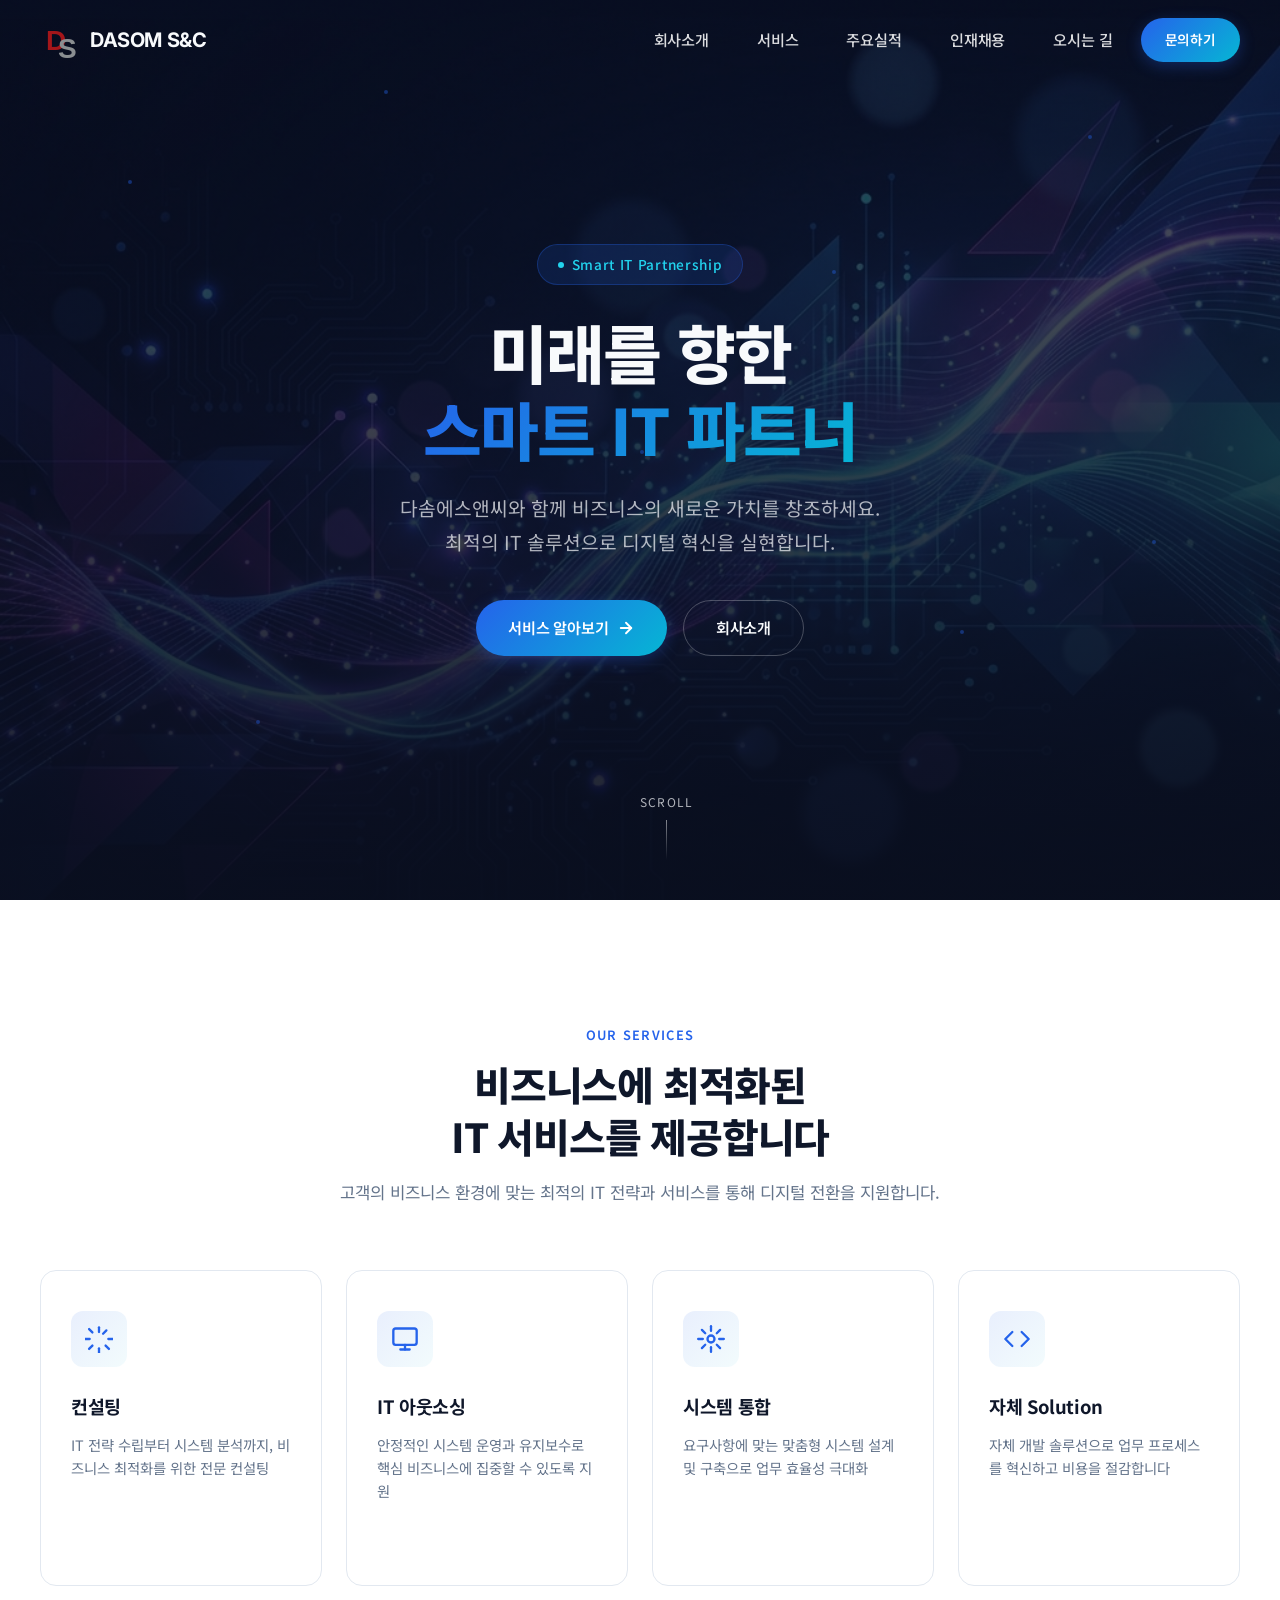
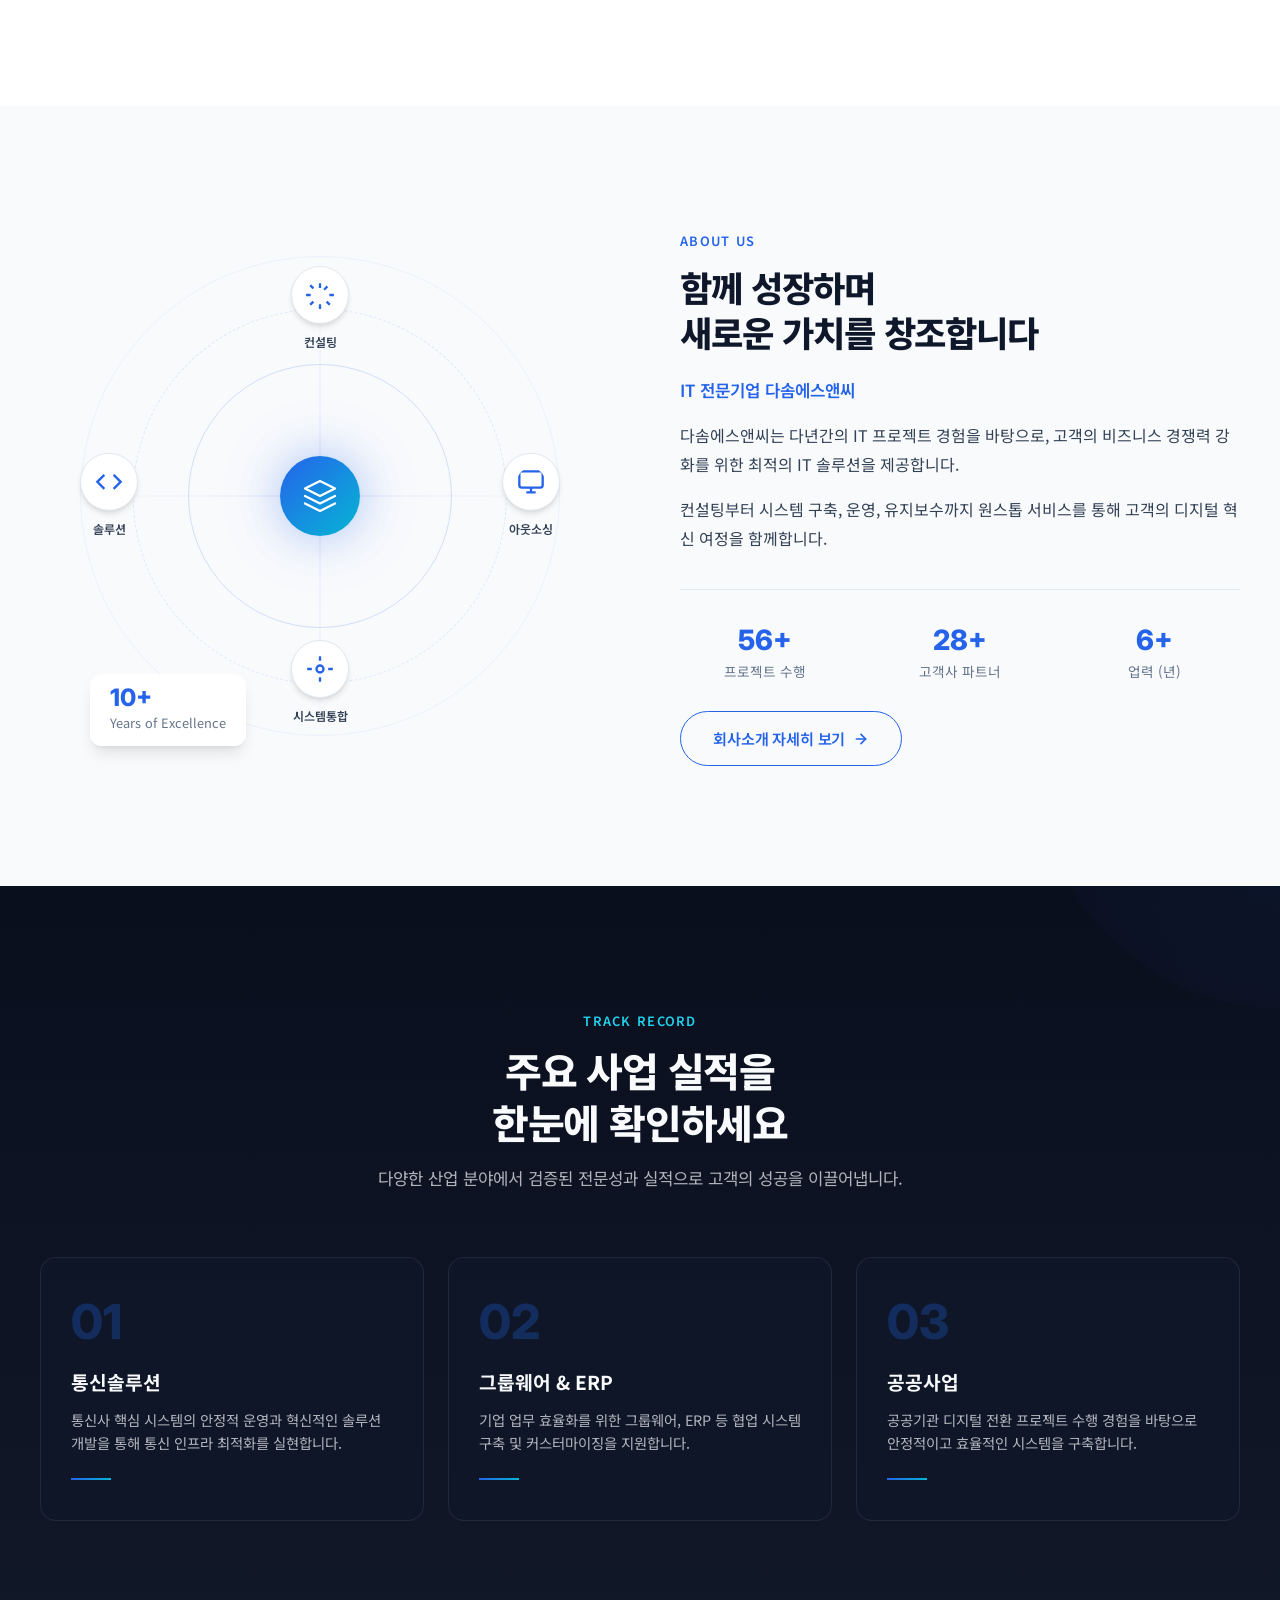
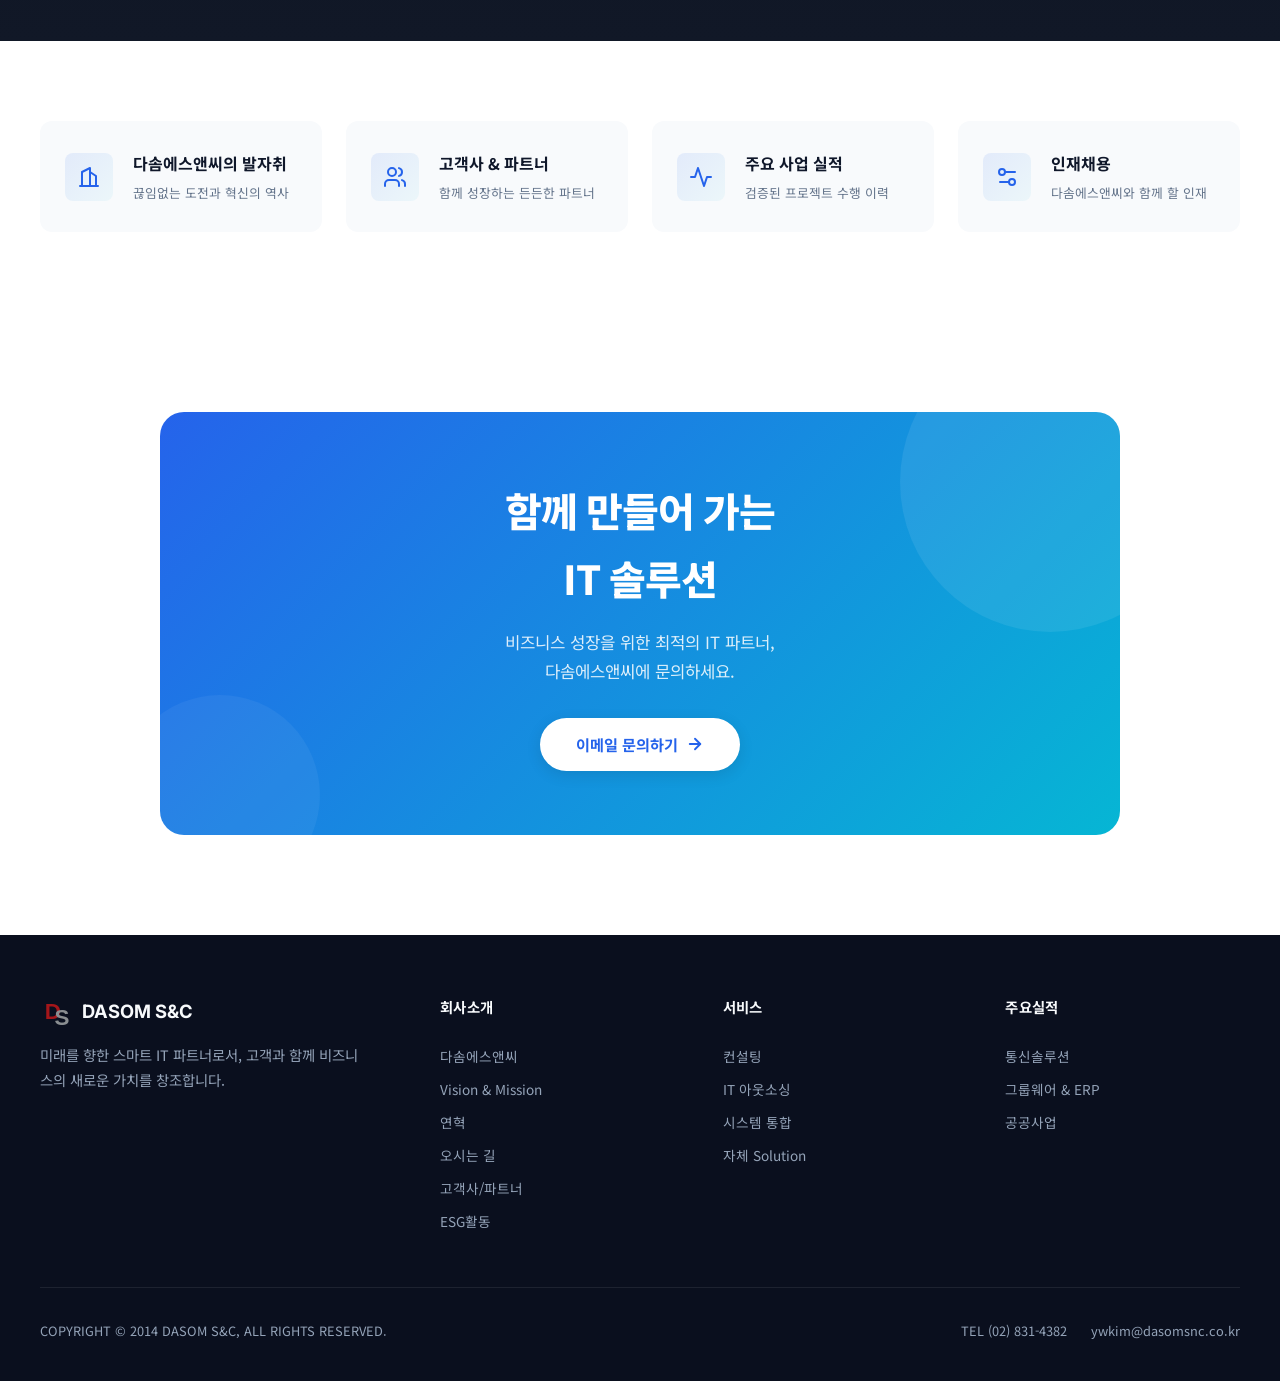
==== index.html @ d3da0902 "1 1" ====
<!DOCTYPE html>
<html lang="ko">
<head>
    <meta charset="UTF-8">
    <meta name="viewport" content="width=device-width, initial-scale=1.0">
    <meta name="description" content="다솜에스앤씨 - 미래를 향한 스마트 IT 파트너. 컨설팅, IT 아웃소싱, 시스템 통합, 자체 솔루션 서비스를 제공합니다.">
    <meta name="keywords" content="다솜에스앤씨, IT 컨설팅, 시스템통합, 아웃소싱, IT 솔루션">
    <meta property="og:title" content="다솜에스앤씨 - 스마트 IT 파트너">
    <meta property="og:description" content="비즈니스의 새로운 가치를 창조하는 IT 전문기업">
    <meta property="og:type" content="website">
    <title>다솜에스앤씨 | DASOM S&C - 스마트 IT 파트너</title>

    <!-- Fonts -->
    <link rel="preconnect" href="https://fonts.googleapis.com">
    <link rel="preconnect" href="https://fonts.gstatic.com" crossorigin>
    <link href="https://fonts.googleapis.com/css2?family=Noto+Sans+KR:wght@300;400;500;600;700;800;900&family=Inter:wght@300;400;500;600;700;800&display=swap" rel="stylesheet">

    <!-- Stylesheet -->
    <link rel="stylesheet" href="css/style.css">

    <!-- Mobile Redirect -->
    <script>
        (function() {
            var isMobile = /Android|webOS|iPhone|iPad|iPod|BlackBerry|IEMobile|Opera Mini/i.test(navigator.userAgent);
            if (isMobile && window.location.pathname.indexOf('/mobile/') === -1) {
                // 모바일 접속 시 모바일 페이지로 이동
                // 기존 모바일 페이지 URL로 리다이렉트 (필요 시 변경)
                window.location.href = '/mobile/index.html';
            }
        })();
    </script>
</head>
<body>

    <!-- ============================================
         HEADER
         ============================================ -->
    <header class="header" id="header">
        <div class="header-inner">
            <a href="index.html" class="logo" id="logo">
                <img src="images/ds_logo.svg" alt="다솜에스앤씨 로고">
                <span class="logo-text">DASOM S&C</span>
            </a>

            <!-- Desktop Navigation -->
            <nav class="nav-desktop" id="nav-desktop" aria-label="메인 내비게이션">
                <a href="company.html" class="nav-link">회사소개</a>
                <a href="services.html" class="nav-link">서비스</a>
                <a href="portfolio.html" class="nav-link">주요실적</a>
                <a href="recruit.html" class="nav-link">인재채용</a>
                <a href="location.html" class="nav-link">오시는 길</a>
                <a href="#contact" class="btn btn-primary" style="padding: 10px 24px; font-size: 0.85rem;">문의하기</a>
            </nav>

            <!-- Mobile Menu Toggle -->
            <button class="menu-toggle" id="menu-toggle" aria-label="메뉴 열기/닫기">
                <span class="bar"></span>
            </button>
        </div>
    </header>

    <!-- Mobile Navigation -->
    <nav class="nav-mobile" id="nav-mobile" aria-label="모바일 내비게이션">
        <a href="company.html" class="nav-mobile-link">회사소개</a>
        <a href="services.html" class="nav-mobile-link">서비스</a>
        <a href="portfolio.html" class="nav-mobile-link">주요실적</a>
        <a href="recruit.html" class="nav-mobile-link">인재채용</a>
        <a href="location.html" class="nav-mobile-link">오시는 길</a>
        <a href="#contact" class="nav-mobile-link" style="color: var(--primary);">문의하기</a>
    </nav>

    <!-- ============================================
         HERO SECTION
         ============================================ -->
    <section class="hero" id="hero">
        <div class="hero-bg">
            <img src="images/hero_bg.png" alt="히어로 배경" loading="eager">
        </div>
        <div class="hero-overlay"></div>

        <!-- Floating particles -->
        <div class="hero-particles">
            <div class="particle"></div>
            <div class="particle"></div>
            <div class="particle"></div>
            <div class="particle"></div>
            <div class="particle"></div>
            <div class="particle"></div>
            <div class="particle"></div>
            <div class="particle"></div>
        </div>

        <div class="hero-content">
            <div class="hero-badge">
                <span>Smart IT Partnership</span>
            </div>
            <h1 class="hero-title">
                미래를 향한<br>
                <span class="highlight">스마트 IT 파트너</span>
            </h1>
            <p class="hero-desc">
                다솜에스앤씨와 함께 비즈니스의 새로운 가치를 창조하세요.<br>
                최적의 IT 솔루션으로 디지털 혁신을 실현합니다.
            </p>
            <div class="hero-buttons">
                <a href="#services" class="btn btn-primary" id="hero-cta-primary">
                    서비스 알아보기
                    <svg width="18" height="18" viewBox="0 0 24 24" fill="none" stroke="currentColor" stroke-width="2.5" stroke-linecap="round" stroke-linejoin="round"><path d="M5 12h14"/><path d="m12 5 7 7-7 7"/></svg>
                </a>
                <a href="#about" class="btn btn-outline" id="hero-cta-secondary">
                    회사소개
                </a>
            </div>
        </div>

        <div class="scroll-indicator">
            <span>Scroll</span>
            <div class="scroll-line"></div>
        </div>
    </section>

    <!-- ============================================
         SERVICES SECTION
         ============================================ -->
    <section class="services" id="services">
        <div class="container">
            <div class="section-header reveal">
                <span class="section-tag">Our Services</span>
                <h2 class="section-title dark">비즈니스에 최적화된<br>IT 서비스를 제공합니다</h2>
                <p class="section-desc">고객의 비즈니스 환경에 맞는 최적의 IT 전략과 서비스를 통해 디지털 전환을 지원합니다.</p>
            </div>

            <div class="services-grid">
                <a href="services.html#consulting" class="service-card reveal delay-1" id="service-consulting">
                    <div class="service-icon">
                        <svg viewBox="0 0 24 24" fill="none" stroke="currentColor" stroke-width="2" stroke-linecap="round" stroke-linejoin="round">
                            <path d="M12 2v4"/><path d="m15.5 7.5 2.83-2.83"/><path d="M20 12h4"/><path d="m17.66 17.66 2.83 2.83"/><path d="M12 20v4"/><path d="m6.34 17.66-2.83 2.83"/><path d="M0 12h4"/><path d="m6.34 6.34-2.83-2.83"/>
                        </svg>
                    </div>
                    <h3>컨설팅</h3>
                    <p>IT 전략 수립부터 시스템 분석까지, 비즈니스 최적화를 위한 전문 컨설팅</p>
                    <span class="arrow">
                        자세히 보기
                        <svg width="16" height="16" viewBox="0 0 24 24" fill="none" stroke="currentColor" stroke-width="2.5" stroke-linecap="round" stroke-linejoin="round"><path d="M5 12h14"/><path d="m12 5 7 7-7 7"/></svg>
                    </span>
                </a>

                <a href="services.html#outsourcing" class="service-card reveal delay-2" id="service-outsourcing">
                    <div class="service-icon">
                        <svg viewBox="0 0 24 24" fill="none" stroke="currentColor" stroke-width="2" stroke-linecap="round" stroke-linejoin="round">
                            <rect x="2" y="3" width="20" height="14" rx="2"/><path d="M8 21h8"/><path d="M12 17v4"/>
                        </svg>
                    </div>
                    <h3>IT 아웃소싱</h3>
                    <p>안정적인 시스템 운영과 유지보수로 핵심 비즈니스에 집중할 수 있도록 지원</p>
                    <span class="arrow">
                        자세히 보기
                        <svg width="16" height="16" viewBox="0 0 24 24" fill="none" stroke="currentColor" stroke-width="2.5" stroke-linecap="round" stroke-linejoin="round"><path d="M5 12h14"/><path d="m12 5 7 7-7 7"/></svg>
                    </span>
                </a>

                <a href="services.html#integration" class="service-card reveal delay-3" id="service-integration">
                    <div class="service-icon">
                        <svg viewBox="0 0 24 24" fill="none" stroke="currentColor" stroke-width="2" stroke-linecap="round" stroke-linejoin="round">
                            <circle cx="12" cy="12" r="3"/><path d="M12 1v4"/><path d="M12 19v4"/><path d="M1 12h4"/><path d="M19 12h4"/><path d="m4.22 4.22 2.83 2.83"/><path d="m16.95 16.95 2.83 2.83"/><path d="m4.22 19.78 2.83-2.83"/><path d="m16.95 7.05 2.83-2.83"/>
                        </svg>
                    </div>
                    <h3>시스템 통합</h3>
                    <p>요구사항에 맞는 맞춤형 시스템 설계 및 구축으로 업무 효율성 극대화</p>
                    <span class="arrow">
                        자세히 보기
                        <svg width="16" height="16" viewBox="0 0 24 24" fill="none" stroke="currentColor" stroke-width="2.5" stroke-linecap="round" stroke-linejoin="round"><path d="M5 12h14"/><path d="m12 5 7 7-7 7"/></svg>
                    </span>
                </a>

                <a href="services.html#solution" class="service-card reveal delay-4" id="service-solution">
                    <div class="service-icon">
                        <svg viewBox="0 0 24 24" fill="none" stroke="currentColor" stroke-width="2" stroke-linecap="round" stroke-linejoin="round">
                            <polyline points="16 18 22 12 16 6"/><polyline points="8 6 2 12 8 18"/>
                        </svg>
                    </div>
                    <h3>자체 Solution</h3>
                    <p>자체 개발 솔루션으로 업무 프로세스를 혁신하고 비용을 절감합니다</p>
                    <span class="arrow">
                        자세히 보기
                        <svg width="16" height="16" viewBox="0 0 24 24" fill="none" stroke="currentColor" stroke-width="2.5" stroke-linecap="round" stroke-linejoin="round"><path d="M5 12h14"/><path d="m12 5 7 7-7 7"/></svg>
                    </span>
                </a>
            </div>
        </div>
    </section>

    <!-- ============================================
         ABOUT SECTION
         ============================================ -->
    <section class="about" id="about">
        <div class="container">
            <div class="about-grid">
                <div class="about-visual reveal-left">
                    <!-- CSS/SVG 기반 기술 인포그래픽 -->
                    <div class="tech-graphic">
                        <div class="tech-orbit">
                            <div class="orbit-ring ring-1"></div>
                            <div class="orbit-ring ring-2"></div>
                            <div class="orbit-ring ring-3"></div>
                            <!-- 중앙 아이콘 -->
                            <div class="orbit-center">
                                <svg viewBox="0 0 24 24" fill="none" stroke="currentColor" stroke-width="1.5" stroke-linecap="round" stroke-linejoin="round">
                                    <path d="M12 2L2 7l10 5 10-5-10-5z"/>
                                    <path d="M2 17l10 5 10-5"/>
                                    <path d="M2 12l10 5 10-5"/>
                                </svg>
                            </div>
                            <!-- 궤도 위 노드들 -->
                            <div class="orbit-node node-1">
                                <svg viewBox="0 0 24 24" fill="none" stroke="currentColor" stroke-width="2"><path d="M12 2v4"/><path d="m15.5 7.5 2.83-2.83"/><path d="M20 12h4"/><path d="m17.66 17.66 2.83 2.83"/><path d="M12 20v4"/><path d="m6.34 17.66-2.83 2.83"/><path d="M0 12h4"/><path d="m6.34 6.34-2.83-2.83"/></svg>
                                <span>컨설팅</span>
                            </div>
                            <div class="orbit-node node-2">
                                <svg viewBox="0 0 24 24" fill="none" stroke="currentColor" stroke-width="2"><rect x="2" y="3" width="20" height="14" rx="2"/><path d="M8 21h8"/><path d="M12 17v4"/></svg>
                                <span>아웃소싱</span>
                            </div>
                            <div class="orbit-node node-3">
                                <svg viewBox="0 0 24 24" fill="none" stroke="currentColor" stroke-width="2"><circle cx="12" cy="12" r="3"/><path d="M12 1v4"/><path d="M12 19v4"/><path d="M1 12h4"/><path d="M19 12h4"/></svg>
                                <span>시스템통합</span>
                            </div>
                            <div class="orbit-node node-4">
                                <svg viewBox="0 0 24 24" fill="none" stroke="currentColor" stroke-width="2"><polyline points="16 18 22 12 16 6"/><polyline points="8 6 2 12 8 18"/></svg>
                                <span>솔루션</span>
                            </div>
                        </div>
                        <!-- 배지 -->
                        <div class="float-badge">
                            <div class="number">10+</div>
                            <div class="label">Years of Excellence</div>
                        </div>
                    </div>
                </div>
                <div class="about-content reveal-right">
                    <span class="section-tag">About Us</span>
                    <h3>함께 성장하며<br>새로운 가치를 창조합니다</h3>
                    <p class="about-highlight">IT 전문기업 다솜에스앤씨</p>
                    <p>
                        다솜에스앤씨는 다년간의 IT 프로젝트 경험을 바탕으로,
                        고객의 비즈니스 경쟁력 강화를 위한 최적의 IT 솔루션을 제공합니다.
                    </p>
                    <p>
                        컨설팅부터 시스템 구축, 운영, 유지보수까지 원스톱 서비스를 통해
                        고객의 디지털 혁신 여정을 함께합니다.
                    </p>
                    <div class="about-stats">
                        <div class="stat-item">
                            <div class="stat-number" data-count="100">100+</div>
                            <div class="stat-label">프로젝트 수행</div>
                        </div>
                        <div class="stat-item">
                            <div class="stat-number" data-count="50">50+</div>
                            <div class="stat-label">고객사 파트너</div>
                        </div>
                        <div class="stat-item">
                            <div class="stat-number" data-count="10">10+</div>
                            <div class="stat-label">업력 (년)</div>
                        </div>
                    </div>
                    <a href="company.html" class="btn btn-outline-dark" style="margin-top: 28px;" id="about-cta">
                        회사소개 자세히 보기
                        <svg width="16" height="16" viewBox="0 0 24 24" fill="none" stroke="currentColor" stroke-width="2.5" stroke-linecap="round" stroke-linejoin="round"><path d="M5 12h14"/><path d="m12 5 7 7-7 7"/></svg>
                    </a>
                </div>
            </div>
        </div>
    </section>

    <!-- ============================================
         PORTFOLIO / TRACK RECORD SECTION
         ============================================ -->
    <section class="portfolio" id="portfolio">
        <div class="container">
            <div class="section-header reveal">
                <span class="section-tag" style="color: var(--accent-light);">Track Record</span>
                <h2 class="section-title light">주요 사업 실적을<br>한눈에 확인하세요</h2>
                <p class="section-desc light">다양한 산업 분야에서 검증된 전문성과 실적으로 고객의 성공을 이끌어냅니다.</p>
            </div>

            <div class="portfolio-grid">
                <a href="portfolio.html#telecom" class="portfolio-card reveal delay-1" id="portfolio-telecom">
                    <div class="card-number">01</div>
                    <h3>통신솔루션</h3>
                    <p>통신사 핵심 시스템의 안정적 운영과 혁신적인 솔루션 개발을 통해 통신 인프라 최적화를 실현합니다.</p>
                    <div class="card-line"></div>
                </a>

                <a href="portfolio.html#erp" class="portfolio-card reveal delay-2" id="portfolio-erp">
                    <div class="card-number">02</div>
                    <h3>그룹웨어 & ERP</h3>
                    <p>기업 업무 효율화를 위한 그룹웨어, ERP 등 협업 시스템 구축 및 커스터마이징을 지원합니다.</p>
                    <div class="card-line"></div>
                </a>

                <a href="portfolio.html#public" class="portfolio-card reveal delay-3" id="portfolio-public">
                    <div class="card-number">03</div>
                    <h3>공공사업</h3>
                    <p>공공기관 디지털 전환 프로젝트 수행 경험을 바탕으로 안정적이고 효율적인 시스템을 구축합니다.</p>
                    <div class="card-line"></div>
                </a>
            </div>
        </div>
    </section>

    <!-- ============================================
         QUICK LINKS SECTION
         ============================================ -->
    <section class="quick-links" id="quick-links">
        <div class="container">
            <div class="quick-grid">
                <a href="company.html#history" class="quick-card reveal delay-1" id="quick-history">
                    <div class="quick-card-icon">
                        <svg viewBox="0 0 24 24" fill="none" stroke="currentColor" stroke-width="2" stroke-linecap="round" stroke-linejoin="round">
                            <path d="M3 21h18"/><path d="M5 21V7l8-4v18"/><path d="M19 21V11l-6-4"/>
                        </svg>
                    </div>
                    <div>
                        <h4>다솜에스앤씨의 발자취</h4>
                        <p>끊임없는 도전과 혁신의 역사</p>
                    </div>
                </a>

                <a href="company.html#partners" class="quick-card reveal delay-2" id="quick-partners">
                    <div class="quick-card-icon">
                        <svg viewBox="0 0 24 24" fill="none" stroke="currentColor" stroke-width="2" stroke-linecap="round" stroke-linejoin="round">
                            <path d="M16 21v-2a4 4 0 0 0-4-4H6a4 4 0 0 0-4 4v2"/><circle cx="9" cy="7" r="4"/><path d="M22 21v-2a4 4 0 0 0-3-3.87"/><path d="M16 3.13a4 4 0 0 1 0 7.75"/>
                        </svg>
                    </div>
                    <div>
                        <h4>고객사 & 파트너</h4>
                        <p>함께 성장하는 든든한 파트너</p>
                    </div>
                </a>

                <a href="portfolio.html" class="quick-card reveal delay-3" id="quick-portfolio">
                    <div class="quick-card-icon">
                        <svg viewBox="0 0 24 24" fill="none" stroke="currentColor" stroke-width="2" stroke-linecap="round" stroke-linejoin="round">
                            <path d="M22 12h-4l-3 9L9 3l-3 9H2"/>
                        </svg>
                    </div>
                    <div>
                        <h4>주요 사업 실적</h4>
                        <p>검증된 프로젝트 수행 이력</p>
                    </div>
                </a>

                <a href="recruit.html" class="quick-card reveal delay-4" id="quick-recruit">
                    <div class="quick-card-icon">
                        <svg viewBox="0 0 24 24" fill="none" stroke="currentColor" stroke-width="2" stroke-linecap="round" stroke-linejoin="round">
                            <path d="M20 7h-9"/><path d="M14 17H5"/><circle cx="17" cy="17" r="3"/><circle cx="7" cy="7" r="3"/>
                        </svg>
                    </div>
                    <div>
                        <h4>인재채용</h4>
                        <p>다솜에스앤씨와 함께 할 인재</p>
                    </div>
                </a>
            </div>
        </div>
    </section>

    <!-- ============================================
         CTA SECTION
         ============================================ -->
    <section class="cta" id="contact">
        <div class="container">
            <div class="cta-inner reveal">
                <div class="cta-content">
                    <h2>함께 만들어 가는<br>IT 솔루션</h2>
                    <p>비즈니스 성장을 위한 최적의 IT 파트너,<br>다솜에스앤씨에 문의하세요.</p>
                    <a href="mailto:ywkim@dasomsnc.co.kr" class="btn-white" id="cta-email">
                        이메일 문의하기
                        <svg width="18" height="18" viewBox="0 0 24 24" fill="none" stroke="currentColor" stroke-width="2.5" stroke-linecap="round" stroke-linejoin="round"><path d="M5 12h14"/><path d="m12 5 7 7-7 7"/></svg>
                    </a>
                </div>
            </div>
        </div>
    </section>

    <!-- ============================================
         FOOTER
         ============================================ -->
    <footer class="footer" id="footer">
        <div class="container">
            <div class="footer-inner">
                <div class="footer-brand">
                    <div class="footer-logo">
                        <img src="images/ds_logo.svg" alt="다솜에스앤씨">
                        <span>DASOM S&C</span>
                    </div>
                    <p>미래를 향한 스마트 IT 파트너로서, 고객과 함께 비즈니스의 새로운 가치를 창조합니다.</p>
                </div>
                <div class="footer-col">
                    <h4>회사소개</h4>
                    <a href="company.html">다솜에스앤씨</a>
                    <a href="company.html#vision">Vision & Mission</a>
                    <a href="company.html#history">연혁</a>
                    <a href="location.html">오시는 길</a>
                    <a href="company.html#partners">고객사/파트너</a>
                    <a href="company.html#esg">ESG활동</a>
                </div>
                <div class="footer-col">
                    <h4>서비스</h4>
                    <a href="services.html#consulting">컨설팅</a>
                    <a href="services.html#outsourcing">IT 아웃소싱</a>
                    <a href="services.html#integration">시스템 통합</a>
                    <a href="services.html#solution">자체 Solution</a>
                </div>
                <div class="footer-col">
                    <h4>주요실적</h4>
                    <a href="portfolio.html#telecom">통신솔루션</a>
                    <a href="portfolio.html#erp">그룹웨어 & ERP</a>
                    <a href="portfolio.html#public">공공사업</a>
                </div>
            </div>
            <div class="footer-bottom">
                <span>COPYRIGHT &copy; 2014 DASOM S&C, ALL RIGHTS RESERVED.</span>
                <div class="footer-contact">
                    <a href="tel:028314382">TEL (02) 831-4382</a>
                    <a href="mailto:ywkim@dasomsnc.co.kr">ywkim@dasomsnc.co.kr</a>
                </div>
            </div>
        </div>
    </footer>

    <!-- Scroll to Top Button -->
    <button class="scroll-top" id="scroll-top" aria-label="페이지 상단으로 이동">
        <svg width="22" height="22" viewBox="0 0 24 24" fill="none" stroke="currentColor" stroke-width="2.5" stroke-linecap="round" stroke-linejoin="round">
            <path d="m18 15-6-6-6 6"/>
        </svg>
    </button>

    <!-- ============================================
         JAVASCRIPT
         ============================================ -->
    <script src="js/main.js"></script>
</body>
</html>
---- css/style.css ----
/* ============================================
   DASOM S&C - Premium Web Stylesheet
   ============================================ */

/* ---- Google Fonts ---- */
@import url('https://fonts.googleapis.com/css2?family=Noto+Sans+KR:wght@300;400;500;600;700;800;900&family=Inter:wght@300;400;500;600;700;800&display=swap');

/* ---- CSS Custom Properties ---- */
:root {
    /* Color Palette */
    --primary: #2563eb;
    --primary-light: #3b82f6;
    --primary-dark: #1d4ed8;
    --primary-glow: rgba(37, 99, 235, 0.3);
    --accent: #06b6d4;
    --accent-light: #22d3ee;
    --accent-dark: #0891b2;

    --bg-dark: #0a0f1e;
    --bg-section: #0d1425;
    --bg-card: rgba(15, 23, 42, 0.8);
    --bg-card-hover: rgba(30, 41, 59, 0.9);
    --bg-glass: rgba(255, 255, 255, 0.03);
    --bg-white: #ffffff;
    --bg-light: #f8fafc;
    --bg-subtle: #f1f5f9;

    --text-dark: #0f172a;
    --text-body: #334155;
    --text-muted: #64748b;
    --text-light: #94a3b8;
    --text-white: #f8fafc;
    --text-white-muted: rgba(248, 250, 252, 0.7);

    --border-light: rgba(255, 255, 255, 0.08);
    --border-subtle: #e2e8f0;

    --gradient-primary: linear-gradient(135deg, #2563eb, #06b6d4);
    --gradient-dark: linear-gradient(180deg, #0a0f1e 0%, #111827 100%);
    --gradient-card: linear-gradient(135deg, rgba(37, 99, 235, 0.1), rgba(6, 182, 212, 0.05));

    /* Typography */
    --font-main: 'Noto Sans KR', 'Inter', -apple-system, BlinkMacSystemFont, sans-serif;
    --font-display: 'Inter', 'Noto Sans KR', sans-serif;

    /* Spacing */
    --section-padding: 120px 0;
    --container-width: 1280px;
    --container-padding: 0 40px;

    /* Transitions */
    --transition-fast: 0.2s cubic-bezier(0.4, 0, 0.2, 1);
    --transition-base: 0.3s cubic-bezier(0.4, 0, 0.2, 1);
    --transition-slow: 0.5s cubic-bezier(0.4, 0, 0.2, 1);
    --transition-spring: 0.6s cubic-bezier(0.34, 1.56, 0.64, 1);

    /* Shadows */
    --shadow-sm: 0 1px 2px rgba(0, 0, 0, 0.05);
    --shadow-md: 0 4px 6px -1px rgba(0, 0, 0, 0.1), 0 2px 4px -2px rgba(0, 0, 0, 0.1);
    --shadow-lg: 0 10px 15px -3px rgba(0, 0, 0, 0.1), 0 4px 6px -4px rgba(0, 0, 0, 0.1);
    --shadow-xl: 0 20px 25px -5px rgba(0, 0, 0, 0.1), 0 8px 10px -6px rgba(0, 0, 0, 0.1);
    --shadow-glow: 0 0 40px rgba(37, 99, 235, 0.15);

    /* Border Radius */
    --radius-sm: 8px;
    --radius-md: 12px;
    --radius-lg: 16px;
    --radius-xl: 24px;
    --radius-full: 9999px;
}

/* ---- Reset & Base ---- */
*,
*::before,
*::after {
    margin: 0;
    padding: 0;
    box-sizing: border-box;
}

html {
    scroll-behavior: smooth;
    font-size: 16px;
}

body {
    font-family: var(--font-main);
    line-height: 1.7;
    color: var(--text-body);
    background: var(--bg-white);
    overflow-x: hidden;
    -webkit-font-smoothing: antialiased;
    -moz-osx-font-smoothing: grayscale;
}

a {
    text-decoration: none;
    color: inherit;
    transition: var(--transition-fast);
}

img {
    max-width: 100%;
    height: auto;
    display: block;
}

ul, ol {
    list-style: none;
}

button {
    border: none;
    background: none;
    cursor: pointer;
    font-family: inherit;
}

.container {
    max-width: var(--container-width);
    margin: 0 auto;
    padding: var(--container-padding);
}

/* ---- Utility ---- */
.sr-only {
    position: absolute;
    width: 1px;
    height: 1px;
    padding: 0;
    margin: -1px;
    overflow: hidden;
    clip: rect(0, 0, 0, 0);
    white-space: nowrap;
    border: 0;
}

/* ============================================
   HEADER / NAVIGATION
   ============================================ */
.header {
    position: fixed;
    top: 0;
    left: 0;
    right: 0;
    z-index: 1000;
    transition: var(--transition-base);
    background: transparent;
}

.header.scrolled {
    background: rgba(255, 255, 255, 0.96);
    backdrop-filter: blur(20px);
    -webkit-backdrop-filter: blur(20px);
    box-shadow: 0 1px 3px rgba(0, 0, 0, 0.08);
}

.header-inner {
    max-width: var(--container-width);
    margin: 0 auto;
    padding: 0 40px;
    display: flex;
    align-items: center;
    justify-content: space-between;
    height: 80px;
}

/* Logo */
.logo {
    display: flex;
    align-items: center;
    gap: 10px;
    z-index: 1001;
}

.logo img {
    width: 40px;
    height: 40px;
}

.logo-text {
    font-family: var(--font-display);
    font-weight: 700;
    font-size: 1.25rem;
    letter-spacing: -0.02em;
    transition: var(--transition-base);
}

.header:not(.scrolled) .logo-text {
    color: var(--text-white);
}

.header.scrolled .logo-text {
    color: var(--text-dark);
}

/* Desktop Nav */
.nav-desktop {
    display: flex;
    align-items: center;
    gap: 8px;
}

.nav-item {
    position: relative;
}

.nav-link {
    display: flex;
    align-items: center;
    padding: 10px 20px;
    font-size: 0.95rem;
    font-weight: 500;
    letter-spacing: -0.01em;
    border-radius: var(--radius-sm);
    transition: var(--transition-base);
}

.header:not(.scrolled) .nav-link {
    color: rgba(255, 255, 255, 0.85);
}

.header:not(.scrolled) .nav-link:hover {
    color: #fff;
    background: rgba(255, 255, 255, 0.1);
}

.header.scrolled .nav-link {
    color: var(--text-body);
}

.header.scrolled .nav-link:hover {
    color: var(--primary);
    background: rgba(37, 99, 235, 0.05);
}

/* Dropdown */
.dropdown {
    position: absolute;
    top: calc(100% + 8px);
    left: 50%;
    transform: translateX(-50%) translateY(10px);
    min-width: 200px;
    background: rgba(255, 255, 255, 0.98);
    backdrop-filter: blur(20px);
    border-radius: var(--radius-md);
    padding: 8px;
    box-shadow: var(--shadow-xl), 0 0 0 1px rgba(0, 0, 0, 0.04);
    opacity: 0;
    visibility: hidden;
    pointer-events: none;
    transition: var(--transition-base);
}

.nav-item:hover .dropdown {
    opacity: 1;
    visibility: visible;
    pointer-events: all;
    transform: translateX(-50%) translateY(0);
}

.dropdown a {
    display: block;
    padding: 10px 16px;
    font-size: 0.9rem;
    color: var(--text-body);
    border-radius: var(--radius-sm);
    transition: var(--transition-fast);
}

.dropdown a:hover {
    color: var(--primary);
    background: rgba(37, 99, 235, 0.06);
}

/* Mobile Menu Button */
.menu-toggle {
    display: none;
    width: 44px;
    height: 44px;
    align-items: center;
    justify-content: center;
    border-radius: var(--radius-sm);
    z-index: 1001;
    transition: var(--transition-base);
}

.menu-toggle .bar {
    display: block;
    width: 22px;
    height: 2px;
    border-radius: 2px;
    transition: var(--transition-base);
    position: relative;
}

.header:not(.scrolled) .menu-toggle .bar,
.header:not(.scrolled) .menu-toggle .bar::before,
.header:not(.scrolled) .menu-toggle .bar::after {
    background: #fff;
}

.header.scrolled .menu-toggle .bar,
.header.scrolled .menu-toggle .bar::before,
.header.scrolled .menu-toggle .bar::after {
    background: var(--text-dark);
}

.menu-toggle .bar::before,
.menu-toggle .bar::after {
    content: '';
    position: absolute;
    left: 0;
    width: 22px;
    height: 2px;
    border-radius: 2px;
    transition: var(--transition-base);
}

.menu-toggle .bar::before {
    top: -7px;
}

.menu-toggle .bar::after {
    top: 7px;
}

.menu-toggle.active .bar {
    background: transparent !important;
}

.menu-toggle.active .bar::before {
    top: 0;
    transform: rotate(45deg);
    background: var(--text-dark) !important;
}

.menu-toggle.active .bar::after {
    top: 0;
    transform: rotate(-45deg);
    background: var(--text-dark) !important;
}

/* Mobile Nav Overlay */
.nav-mobile {
    display: none;
    position: fixed;
    inset: 0;
    background: rgba(255, 255, 255, 0.98);
    backdrop-filter: blur(20px);
    z-index: 999;
    padding: 100px 30px 40px;
    overflow-y: auto;
    transform: translateX(100%);
    transition: var(--transition-slow);
}

.nav-mobile.open {
    transform: translateX(0);
}

.nav-mobile-link {
    display: block;
    padding: 16px 0;
    font-size: 1.1rem;
    font-weight: 600;
    color: var(--text-dark);
    border-bottom: 1px solid var(--border-subtle);
}

.nav-mobile-sub {
    padding-left: 16px;
}

.nav-mobile-sub a {
    display: block;
    padding: 10px 0;
    font-size: 0.95rem;
    font-weight: 400;
    color: var(--text-muted);
}

.nav-mobile-sub a:hover {
    color: var(--primary);
}

/* ============================================
   HERO SECTION
   ============================================ */
.hero {
    position: relative;
    min-height: 100vh;
    display: flex;
    align-items: center;
    justify-content: center;
    overflow: hidden;
    background: var(--bg-dark);
}

.hero-bg {
    position: absolute;
    inset: 0;
    z-index: 1;
}

.hero-bg img {
    width: 100%;
    height: 100%;
    object-fit: cover;
    opacity: 0.5;
}

.hero-overlay {
    position: absolute;
    inset: 0;
    background: linear-gradient(
        180deg,
        rgba(10, 15, 30, 0.4) 0%,
        rgba(10, 15, 30, 0.6) 50%,
        rgba(10, 15, 30, 0.85) 100%
    );
    z-index: 2;
}

/* Animated particles */
.hero-particles {
    position: absolute;
    inset: 0;
    z-index: 3;
    overflow: hidden;
}

.particle {
    position: absolute;
    width: 4px;
    height: 4px;
    background: rgba(37, 99, 235, 0.4);
    border-radius: 50%;
    animation: float-particle 15s infinite linear;
}

.particle:nth-child(1) { left: 10%; top: 20%; animation-delay: 0s; animation-duration: 18s; }
.particle:nth-child(2) { left: 20%; top: 80%; animation-delay: -2s; animation-duration: 22s; }
.particle:nth-child(3) { left: 30%; top: 10%; animation-delay: -4s; animation-duration: 16s; }
.particle:nth-child(4) { left: 50%; top: 50%; animation-delay: -6s; animation-duration: 20s; }
.particle:nth-child(5) { left: 65%; top: 30%; animation-delay: -8s; animation-duration: 24s; }
.particle:nth-child(6) { left: 75%; top: 70%; animation-delay: -10s; animation-duration: 19s; }
.particle:nth-child(7) { left: 85%; top: 15%; animation-delay: -12s; animation-duration: 21s; }
.particle:nth-child(8) { left: 90%; top: 60%; animation-delay: -14s; animation-duration: 17s; }

@keyframes float-particle {
    0% { transform: translateY(0) translateX(0); opacity: 0; }
    10% { opacity: 1; }
    90% { opacity: 1; }
    100% { transform: translateY(-100vh) translateX(50px); opacity: 0; }
}

.hero-content {
    position: relative;
    z-index: 4;
    text-align: center;
    max-width: 800px;
    padding: 0 40px;
}

.hero-badge {
    display: inline-flex;
    align-items: center;
    gap: 8px;
    padding: 8px 20px;
    background: rgba(37, 99, 235, 0.15);
    border: 1px solid rgba(37, 99, 235, 0.3);
    border-radius: var(--radius-full);
    color: var(--accent-light);
    font-size: 0.85rem;
    font-weight: 500;
    letter-spacing: 0.05em;
    margin-bottom: 28px;
    animation: fadeInUp 0.8s ease-out;
}

.hero-badge::before {
    content: '';
    width: 6px;
    height: 6px;
    background: var(--accent-light);
    border-radius: 50%;
    animation: pulse 2s infinite;
}

@keyframes pulse {
    0%, 100% { opacity: 1; }
    50% { opacity: 0.3; }
}

.hero-title {
    font-family: var(--font-main);
    font-size: clamp(2.5rem, 5.5vw, 4rem);
    font-weight: 800;
    line-height: 1.2;
    color: var(--text-white);
    letter-spacing: -0.03em;
    margin-bottom: 24px;
    animation: fadeInUp 0.8s ease-out 0.15s both;
}

.hero-title .highlight {
    background: var(--gradient-primary);
    -webkit-background-clip: text;
    -webkit-text-fill-color: transparent;
    background-clip: text;
}

.hero-desc {
    font-size: clamp(1rem, 1.5vw, 1.2rem);
    line-height: 1.8;
    color: var(--text-white-muted);
    max-width: 560px;
    margin: 0 auto 40px;
    animation: fadeInUp 0.8s ease-out 0.3s both;
}

.hero-buttons {
    display: flex;
    gap: 16px;
    justify-content: center;
    flex-wrap: wrap;
    animation: fadeInUp 0.8s ease-out 0.45s both;
}

.btn {
    display: inline-flex;
    align-items: center;
    gap: 8px;
    padding: 14px 32px;
    font-size: 0.95rem;
    font-weight: 600;
    border-radius: var(--radius-full);
    transition: var(--transition-base);
    letter-spacing: -0.01em;
}

.btn-primary {
    background: var(--gradient-primary);
    color: #fff;
    box-shadow: 0 4px 15px rgba(37, 99, 235, 0.3);
}

.btn-primary:hover {
    transform: translateY(-2px);
    box-shadow: 0 8px 25px rgba(37, 99, 235, 0.4);
}

.btn-outline {
    background: transparent;
    color: var(--text-white);
    border: 1px solid rgba(255, 255, 255, 0.25);
}

.btn-outline:hover {
    background: rgba(255, 255, 255, 0.08);
    border-color: rgba(255, 255, 255, 0.4);
    transform: translateY(-2px);
}

.btn-outline-dark {
    background: transparent;
    color: var(--primary);
    border: 1px solid var(--primary);
}

.btn-outline-dark:hover {
    background: var(--primary);
    color: #fff;
    transform: translateY(-2px);
    box-shadow: 0 4px 15px rgba(37, 99, 235, 0.3);
}

/* Scroll indicator */
.scroll-indicator {
    position: absolute;
    bottom: 40px;
    left: 50%;
    transform: translateX(-50%);
    z-index: 4;
    display: flex;
    flex-direction: column;
    align-items: center;
    gap: 8px;
    animation: fadeInUp 0.8s ease-out 0.6s both;
}

.scroll-indicator span {
    font-size: 0.75rem;
    color: var(--text-white-muted);
    letter-spacing: 0.1em;
    text-transform: uppercase;
}

.scroll-line {
    width: 1px;
    height: 40px;
    background: linear-gradient(180deg, rgba(255, 255, 255, 0.5), transparent);
    position: relative;
    overflow: hidden;
}

.scroll-line::after {
    content: '';
    position: absolute;
    top: -100%;
    width: 100%;
    height: 100%;
    background: var(--accent-light);
    animation: scrollDown 2s infinite;
}

@keyframes scrollDown {
    0% { top: -100%; }
    100% { top: 100%; }
}

@keyframes fadeInUp {
    from { opacity: 0; transform: translateY(30px); }
    to { opacity: 1; transform: translateY(0); }
}

@keyframes fadeInLeft {
    from { opacity: 0; transform: translateX(-30px); }
    to { opacity: 1; transform: translateX(0); }
}

@keyframes fadeInRight {
    from { opacity: 0; transform: translateX(30px); }
    to { opacity: 1; transform: translateX(0); }
}

/* ============================================
   SECTION COMMON
   ============================================ */
.section-header {
    text-align: center;
    margin-bottom: 64px;
}

.section-tag {
    display: inline-block;
    font-size: 0.8rem;
    font-weight: 600;
    color: var(--primary);
    letter-spacing: 0.1em;
    text-transform: uppercase;
    margin-bottom: 12px;
}

.section-title {
    font-size: clamp(1.8rem, 3.5vw, 2.5rem);
    font-weight: 800;
    letter-spacing: -0.03em;
    line-height: 1.3;
    margin-bottom: 16px;
}

.section-title.dark {
    color: var(--text-dark);
}

.section-title.light {
    color: var(--text-white);
}

.section-desc {
    font-size: 1.05rem;
    color: var(--text-muted);
    max-width: 800px;
    margin: 0 auto;
    line-height: 1.7;
    word-break: keep-all;
}

.section-desc.light {
    color: var(--text-white-muted);
}

/* ============================================
   SERVICES SECTION
   ============================================ */
.services {
    padding: var(--section-padding);
    background: var(--bg-white);
}

.services-grid {
    display: grid;
    grid-template-columns: repeat(4, 1fr);
    gap: 24px;
}

.service-card {
    position: relative;
    padding: 40px 30px;
    background: var(--bg-white);
    border: 1px solid var(--border-subtle);
    border-radius: var(--radius-lg);
    transition: var(--transition-base);
    overflow: hidden;
    cursor: pointer;
}

.service-card::before {
    content: '';
    position: absolute;
    top: 0;
    left: 0;
    right: 0;
    height: 3px;
    background: var(--gradient-primary);
    transform: scaleX(0);
    transform-origin: left;
    transition: transform var(--transition-slow);
}

.service-card:hover {
    transform: translateY(-8px);
    box-shadow: var(--shadow-xl);
    border-color: transparent;
}

.service-card:hover::before {
    transform: scaleX(1);
}

.service-icon {
    width: 56px;
    height: 56px;
    display: flex;
    align-items: center;
    justify-content: center;
    border-radius: var(--radius-md);
    background: var(--gradient-card);
    margin-bottom: 24px;
    transition: var(--transition-base);
}

.service-icon svg {
    width: 28px;
    height: 28px;
    stroke: var(--primary);
    transition: var(--transition-base);
}

.service-card:hover .service-icon {
    background: var(--gradient-primary);
}

.service-card:hover .service-icon svg {
    stroke: #fff;
}

.service-card h3 {
    font-size: 1.15rem;
    font-weight: 700;
    color: var(--text-dark);
    margin-bottom: 10px;
    letter-spacing: -0.02em;
}

.service-card p {
    font-size: 0.9rem;
    color: var(--text-muted);
    line-height: 1.6;
}

.service-card .arrow {
    display: flex;
    align-items: center;
    gap: 4px;
    margin-top: 20px;
    font-size: 0.85rem;
    font-weight: 600;
    color: var(--primary);
    opacity: 0;
    transform: translateX(-10px);
    transition: var(--transition-base);
}

.service-card:hover .arrow {
    opacity: 1;
    transform: translateX(0);
}

/* ============================================
   ABOUT / COMPANY SECTION
   ============================================ */
.about {
    padding: var(--section-padding);
    background: var(--bg-light);
    overflow: hidden;
}

.about-grid {
    display: grid;
    grid-template-columns: 1fr 1fr;
    gap: 80px;
    align-items: center;
}

/* About Visual - CSS Infographic */
.about-visual {
    position: relative;
    display: flex;
    align-items: center;
    justify-content: center;
}

.tech-graphic {
    position: relative;
    width: 100%;
    aspect-ratio: 1;
    max-width: 480px;
    margin: 0 auto;
}

.tech-orbit {
    position: relative;
    width: 100%;
    height: 100%;
}

/* Orbit Rings */
.orbit-ring {
    position: absolute;
    border-radius: 50%;
    border: 1px solid rgba(37, 99, 235, 0.12);
}

.orbit-ring.ring-1 {
    top: 50%;
    left: 50%;
    width: 55%;
    height: 55%;
    transform: translate(-50%, -50%);
    border-color: rgba(37, 99, 235, 0.18);
    animation: orbit-pulse 4s ease-in-out infinite;
}

.orbit-ring.ring-2 {
    top: 50%;
    left: 50%;
    width: 78%;
    height: 78%;
    transform: translate(-50%, -50%);
    border-color: rgba(37, 99, 235, 0.12);
    border-style: dashed;
    animation: orbit-pulse 4s ease-in-out 1s infinite;
}

.orbit-ring.ring-3 {
    top: 50%;
    left: 50%;
    width: 100%;
    height: 100%;
    transform: translate(-50%, -50%);
    border-color: rgba(37, 99, 235, 0.06);
    animation: orbit-pulse 4s ease-in-out 2s infinite;
}

@keyframes orbit-pulse {
    0%, 100% { opacity: 0.6; }
    50% { opacity: 1; }
}

/* Center Icon */
.orbit-center {
    position: absolute;
    top: 50%;
    left: 50%;
    transform: translate(-50%, -50%);
    width: 80px;
    height: 80px;
    display: flex;
    align-items: center;
    justify-content: center;
    background: var(--gradient-primary);
    border-radius: 50%;
    box-shadow: 0 0 40px rgba(37, 99, 235, 0.3), 0 0 80px rgba(37, 99, 235, 0.1);
    z-index: 2;
}

.orbit-center svg {
    width: 36px;
    height: 36px;
    stroke: #fff;
}

/* Orbit Nodes */
.orbit-node {
    position: absolute;
    display: flex;
    flex-direction: column;
    align-items: center;
    gap: 8px;
    z-index: 3;
}

.orbit-node svg {
    width: 28px;
    height: 28px;
    padding: 14px;
    box-sizing: content-box;
    background: var(--bg-white);
    border: 1px solid var(--border-subtle);
    border-radius: 50%;
    stroke: var(--primary);
    box-shadow: var(--shadow-md);
    transition: var(--transition-base);
}

.orbit-node span {
    font-size: 0.75rem;
    font-weight: 600;
    color: var(--text-body);
    white-space: nowrap;
}

.orbit-node:hover svg {
    background: var(--gradient-primary);
    border-color: transparent;
    stroke: #fff;
    box-shadow: 0 4px 20px rgba(37, 99, 235, 0.3);
    transform: scale(1.1);
}

/* Node positions */
.orbit-node.node-1 {
    top: 2%;
    left: 50%;
    transform: translateX(-50%);
    animation: float-node 3s ease-in-out infinite;
}

.orbit-node.node-2 {
    top: 50%;
    right: 0;
    transform: translateY(-50%);
    animation: float-node 3s ease-in-out 0.75s infinite;
}

.orbit-node.node-3 {
    bottom: 2%;
    left: 50%;
    transform: translateX(-50%);
    animation: float-node 3s ease-in-out 1.5s infinite;
}

.orbit-node.node-4 {
    top: 50%;
    left: 0;
    transform: translateY(-50%);
    animation: float-node 3s ease-in-out 2.25s infinite;
}

@keyframes float-node {
    0%, 100% { filter: drop-shadow(0 0 0 transparent); }
    50% { filter: drop-shadow(0 4px 12px rgba(37, 99, 235, 0.15)); }
}

/* Connecting lines (pseudo elements on orbit center) */
.tech-orbit::before,
.tech-orbit::after {
    content: '';
    position: absolute;
    top: 50%;
    left: 50%;
    background: linear-gradient(90deg, transparent, rgba(37, 99, 235, 0.15), transparent);
    z-index: 1;
}

.tech-orbit::before {
    width: 100%;
    height: 1px;
    transform: translate(-50%, -50%);
}

.tech-orbit::after {
    width: 1px;
    height: 100%;
    background: linear-gradient(180deg, transparent, rgba(37, 99, 235, 0.15), transparent);
    transform: translate(-50%, -50%);
}

/* Float badge repositioned for infographic */
.tech-graphic .float-badge {
    position: absolute;
    bottom: -10px;
    left: 10px;
    padding: 12px 20px;
    background: rgba(255, 255, 255, 0.95);
    backdrop-filter: blur(10px);
    border-radius: var(--radius-md);
    box-shadow: var(--shadow-lg);
    z-index: 4;
}

.float-badge .number {
    font-family: var(--font-display);
    font-size: 1.5rem;
    font-weight: 800;
    color: var(--primary);
    line-height: 1;
}

.float-badge .label {
    font-size: 0.8rem;
    color: var(--text-muted);
    margin-top: 2px;
}

.about-content h3 {
    font-size: clamp(1.6rem, 3vw, 2.2rem);
    font-weight: 800;
    color: var(--text-dark);
    letter-spacing: -0.03em;
    line-height: 1.3;
    margin-bottom: 20px;
}

.about-content .about-highlight {
    font-size: 1.05rem;
    color: var(--primary);
    font-weight: 600;
    margin-bottom: 16px;
}

.about-content p {
    color: var(--text-body);
    line-height: 1.8;
    margin-bottom: 16px;
}

.about-stats {
    display: grid;
    grid-template-columns: repeat(3, 1fr);
    gap: 24px;
    margin-top: 36px;
    padding-top: 36px;
    border-top: 1px solid var(--border-subtle);
}

.stat-item {
    text-align: center;
}

.stat-number {
    font-family: var(--font-display);
    font-size: 1.75rem;
    font-weight: 800;
    color: var(--primary);
    line-height: 1;
    margin-bottom: 6px;
}

.stat-label {
    font-size: 0.85rem;
    color: var(--text-muted);
}

/* ============================================
   PORTFOLIO / TRACK RECORD SECTION (DARK)
   ============================================ */
.portfolio {
    padding: var(--section-padding);
    background: var(--gradient-dark);
    position: relative;
    overflow: hidden;
}

.portfolio::before {
    content: '';
    position: absolute;
    top: -50%;
    right: -20%;
    width: 500px;
    height: 500px;
    border-radius: 50%;
    background: radial-gradient(circle, rgba(37, 99, 235, 0.08), transparent);
    pointer-events: none;
}

.portfolio-grid {
    display: grid;
    grid-template-columns: repeat(3, 1fr);
    gap: 24px;
}

.portfolio-card {
    position: relative;
    padding: 40px 30px;
    background: var(--bg-card);
    border: 1px solid var(--border-light);
    border-radius: var(--radius-lg);
    transition: var(--transition-base);
    overflow: hidden;
    cursor: pointer;
}

.portfolio-card:hover {
    background: var(--bg-card-hover);
    border-color: rgba(37, 99, 235, 0.2);
    transform: translateY(-6px);
    box-shadow: var(--shadow-glow);
}

.portfolio-card .card-number {
    font-family: var(--font-display);
    font-size: 3rem;
    font-weight: 800;
    background: linear-gradient(135deg, rgba(37, 99, 235, 0.3), rgba(6, 182, 212, 0.15));
    -webkit-background-clip: text;
    -webkit-text-fill-color: transparent;
    background-clip: text;
    line-height: 1;
    margin-bottom: 20px;
}

.portfolio-card h3 {
    font-size: 1.2rem;
    font-weight: 700;
    color: var(--text-white);
    margin-bottom: 10px;
}

.portfolio-card p {
    font-size: 0.9rem;
    color: var(--text-white-muted);
    line-height: 1.6;
}

.portfolio-card .card-line {
    width: 40px;
    height: 2px;
    background: var(--gradient-primary);
    margin-top: 24px;
    transition: width var(--transition-base);
}

.portfolio-card:hover .card-line {
    width: 60px;
}

/* ============================================
   CTA / RECRUIT SECTION
   ============================================ */
.cta {
    position: relative;
    padding: 100px 0;
    background: var(--bg-white);
    overflow: hidden;
}

.cta-inner {
    position: relative;
    max-width: 960px;
    margin: 0 auto;
    padding: 64px;
    background: var(--gradient-primary);
    border-radius: var(--radius-xl);
    text-align: center;
    overflow: hidden;
}

.cta-inner::before {
    content: '';
    position: absolute;
    top: -80px;
    right: -80px;
    width: 300px;
    height: 300px;
    border-radius: 50%;
    background: rgba(255, 255, 255, 0.08);
    pointer-events: none;
}

.cta-inner::after {
    content: '';
    position: absolute;
    bottom: -60px;
    left: -40px;
    width: 200px;
    height: 200px;
    border-radius: 50%;
    background: rgba(255, 255, 255, 0.05);
    pointer-events: none;
}

.cta-content {
    position: relative;
    z-index: 1;
}

.cta-content h2 {
    font-size: clamp(1.8rem, 3.5vw, 2.5rem);
    font-weight: 800;
    color: #fff;
    letter-spacing: -0.03em;
    margin-bottom: 16px;
}

.cta-content p {
    font-size: 1.05rem;
    color: rgba(255, 255, 255, 0.85);
    margin-bottom: 32px;
    max-width: 500px;
    margin-left: auto;
    margin-right: auto;
}

.btn-white {
    display: inline-flex;
    align-items: center;
    gap: 8px;
    padding: 14px 36px;
    background: #fff;
    color: var(--primary);
    font-size: 0.95rem;
    font-weight: 700;
    border-radius: var(--radius-full);
    transition: var(--transition-base);
    box-shadow: 0 4px 15px rgba(0, 0, 0, 0.1);
}

.btn-white:hover {
    transform: translateY(-2px);
    box-shadow: 0 8px 25px rgba(0, 0, 0, 0.15);
}

/* ============================================
   QUICK LINKS SECTION
   ============================================ */
.quick-links {
    padding: 80px 0;
    background: var(--bg-white);
}

.quick-grid {
    display: grid;
    grid-template-columns: repeat(4, 1fr);
    gap: 24px;
}

.quick-card {
    display: flex;
    align-items: center;
    gap: 20px;
    padding: 28px 24px;
    background: var(--bg-light);
    border-radius: var(--radius-md);
    transition: var(--transition-base);
    cursor: pointer;
    border: 1px solid transparent;
}

.quick-card:hover {
    background: var(--bg-white);
    border-color: var(--border-subtle);
    box-shadow: var(--shadow-md);
    transform: translateY(-4px);
}

.quick-card-icon {
    width: 48px;
    height: 48px;
    display: flex;
    align-items: center;
    justify-content: center;
    border-radius: var(--radius-sm);
    background: var(--gradient-card);
    flex-shrink: 0;
}

.quick-card-icon svg {
    width: 24px;
    height: 24px;
    stroke: var(--primary);
}

.quick-card h4 {
    font-size: 1rem;
    font-weight: 700;
    color: var(--text-dark);
    margin-bottom: 4px;
}

.quick-card p {
    font-size: 0.8rem;
    color: var(--text-muted);
}

/* ============================================
   FOOTER
   ============================================ */
.footer {
    background: var(--bg-dark);
    color: var(--text-white-muted);
    padding: 60px 0 40px;
}

.footer-inner {
    display: grid;
    grid-template-columns: 1.5fr 1fr 1fr 1fr;
    gap: 48px;
    padding-bottom: 48px;
    border-bottom: 1px solid var(--border-light);
}

.footer-brand .footer-logo {
    display: flex;
    align-items: center;
    gap: 10px;
    margin-bottom: 16px;
}

.footer-brand .footer-logo img {
    width: 32px;
    height: 32px;
}

.footer-brand .footer-logo span {
    font-family: var(--font-display);
    font-size: 1.15rem;
    font-weight: 700;
    color: var(--text-white);
}

.footer-brand p {
    font-size: 0.9rem;
    line-height: 1.7;
    color: var(--text-light);
    max-width: 320px;
}

.footer-col h4 {
    font-size: 0.9rem;
    font-weight: 700;
    color: var(--text-white);
    margin-bottom: 20px;
    letter-spacing: 0.02em;
}

.footer-col a {
    display: block;
    padding: 5px 0;
    font-size: 0.85rem;
    color: var(--text-light);
    transition: var(--transition-fast);
}

.footer-col a:hover {
    color: var(--accent-light);
    transform: translateX(4px);
}

.footer-bottom {
    display: flex;
    justify-content: space-between;
    align-items: center;
    padding-top: 32px;
    font-size: 0.8rem;
    color: var(--text-light);
}

.footer-contact {
    display: flex;
    gap: 24px;
}

.footer-contact a {
    color: var(--text-light);
    transition: var(--transition-fast);
}

.footer-contact a:hover {
    color: var(--accent-light);
}

/* ============================================
   SCROLL TO TOP
   ============================================ */
.scroll-top {
    position: fixed;
    bottom: 30px;
    right: 30px;
    width: 48px;
    height: 48px;
    display: flex;
    align-items: center;
    justify-content: center;
    background: var(--gradient-primary);
    color: #fff;
    border-radius: 50%;
    box-shadow: 0 4px 15px rgba(37, 99, 235, 0.3);
    opacity: 0;
    visibility: hidden;
    transform: translateY(20px);
    transition: var(--transition-base);
    z-index: 100;
    cursor: pointer;
}

.scroll-top.visible {
    opacity: 1;
    visibility: visible;
    transform: translateY(0);
}

.scroll-top:hover {
    box-shadow: 0 8px 25px rgba(37, 99, 235, 0.4);
    transform: translateY(-3px);
}

/* ============================================
   SCROLL ANIMATIONS
   ============================================ */
.reveal {
    opacity: 0;
    transform: translateY(40px);
    transition: opacity 0.8s ease-out, transform 0.8s ease-out;
}

.reveal.visible {
    opacity: 1;
    transform: translateY(0);
}

.reveal-left {
    opacity: 0;
    transform: translateX(-40px);
    transition: opacity 0.8s ease-out, transform 0.8s ease-out;
}

.reveal-left.visible {
    opacity: 1;
    transform: translateX(0);
}

.reveal-right {
    opacity: 0;
    transform: translateX(40px);
    transition: opacity 0.8s ease-out, transform 0.8s ease-out;
}

.reveal-right.visible {
    opacity: 1;
    transform: translateX(0);
}

/* Stagger delays */
.delay-1 { transition-delay: 0.1s; }
.delay-2 { transition-delay: 0.2s; }
.delay-3 { transition-delay: 0.3s; }
.delay-4 { transition-delay: 0.4s; }

/* ============================================
   RESPONSIVE DESIGN
   ============================================ */

/* Tablet */
@media (max-width: 1024px) {
    :root {
        --section-padding: 80px 0;
        --container-padding: 0 24px;
    }

    .header-inner {
        padding: 0 24px;
        height: 64px;
    }

    .nav-desktop {
        display: none;
    }

    .menu-toggle {
        display: flex;
    }

    .nav-mobile {
        display: block;
    }

    .services-grid {
        grid-template-columns: repeat(2, 1fr);
    }

    .about-grid {
        grid-template-columns: 1fr;
        gap: 40px;
    }

    .portfolio-grid {
        grid-template-columns: repeat(2, 1fr);
    }

    .quick-grid {
        grid-template-columns: repeat(2, 1fr);
    }

    .footer-inner {
        grid-template-columns: 1fr 1fr;
        gap: 32px;
    }

    .cta-inner {
        padding: 48px 32px;
        margin: 0 24px;
    }
}

/* Mobile */
@media (max-width: 640px) {
    :root {
        --section-padding: 60px 0;
        --container-padding: 0 20px;
    }

    .header-inner {
        padding: 0 20px;
        height: 60px;
    }

    .logo img {
        width: 32px;
        height: 32px;
    }

    .logo-text {
        font-size: 1.1rem;
    }

    .hero {
        min-height: 100svh;
    }

    .hero-content {
        padding: 0 20px;
    }

    .hero-buttons {
        flex-direction: column;
        align-items: center;
    }

    .btn {
        width: 100%;
        max-width: 280px;
        justify-content: center;
    }

    .services-grid {
        grid-template-columns: 1fr;
    }

    .service-card {
        padding: 28px 24px;
    }

    .about-stats {
        grid-template-columns: repeat(3, 1fr);
        gap: 16px;
    }

    .stat-number {
        font-size: 1.3rem;
    }

    .portfolio-grid {
        grid-template-columns: 1fr;
    }

    .quick-grid {
        grid-template-columns: 1fr;
    }

    .cta-inner {
        padding: 40px 24px;
        margin: 0 20px;
        border-radius: var(--radius-lg);
    }

    .footer-inner {
        grid-template-columns: 1fr;
        gap: 32px;
    }

    .footer-bottom {
        flex-direction: column;
        gap: 16px;
        text-align: center;
    }

    .footer-contact {
        flex-direction: column;
        gap: 8px;
        align-items: center;
    }

    .scroll-top {
        bottom: 20px;
        right: 20px;
        width: 42px;
        height: 42px;
    }
}
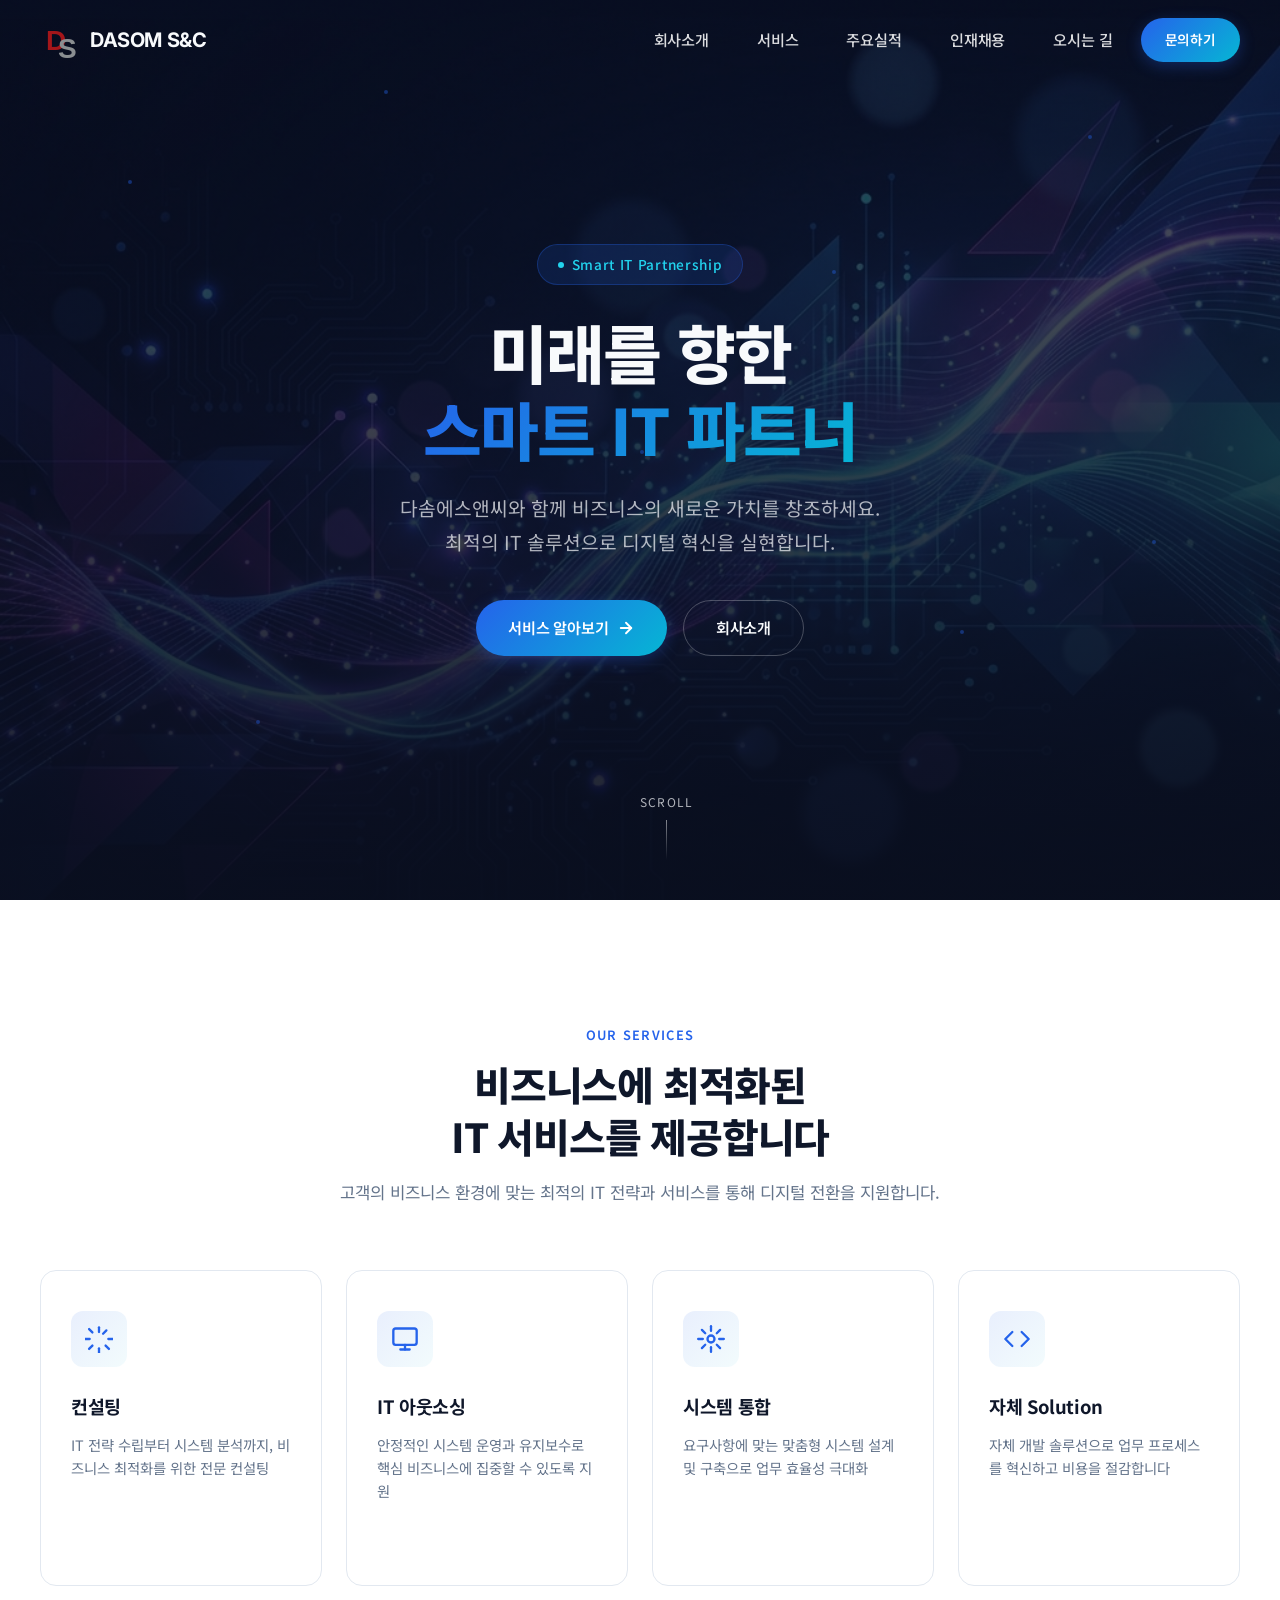
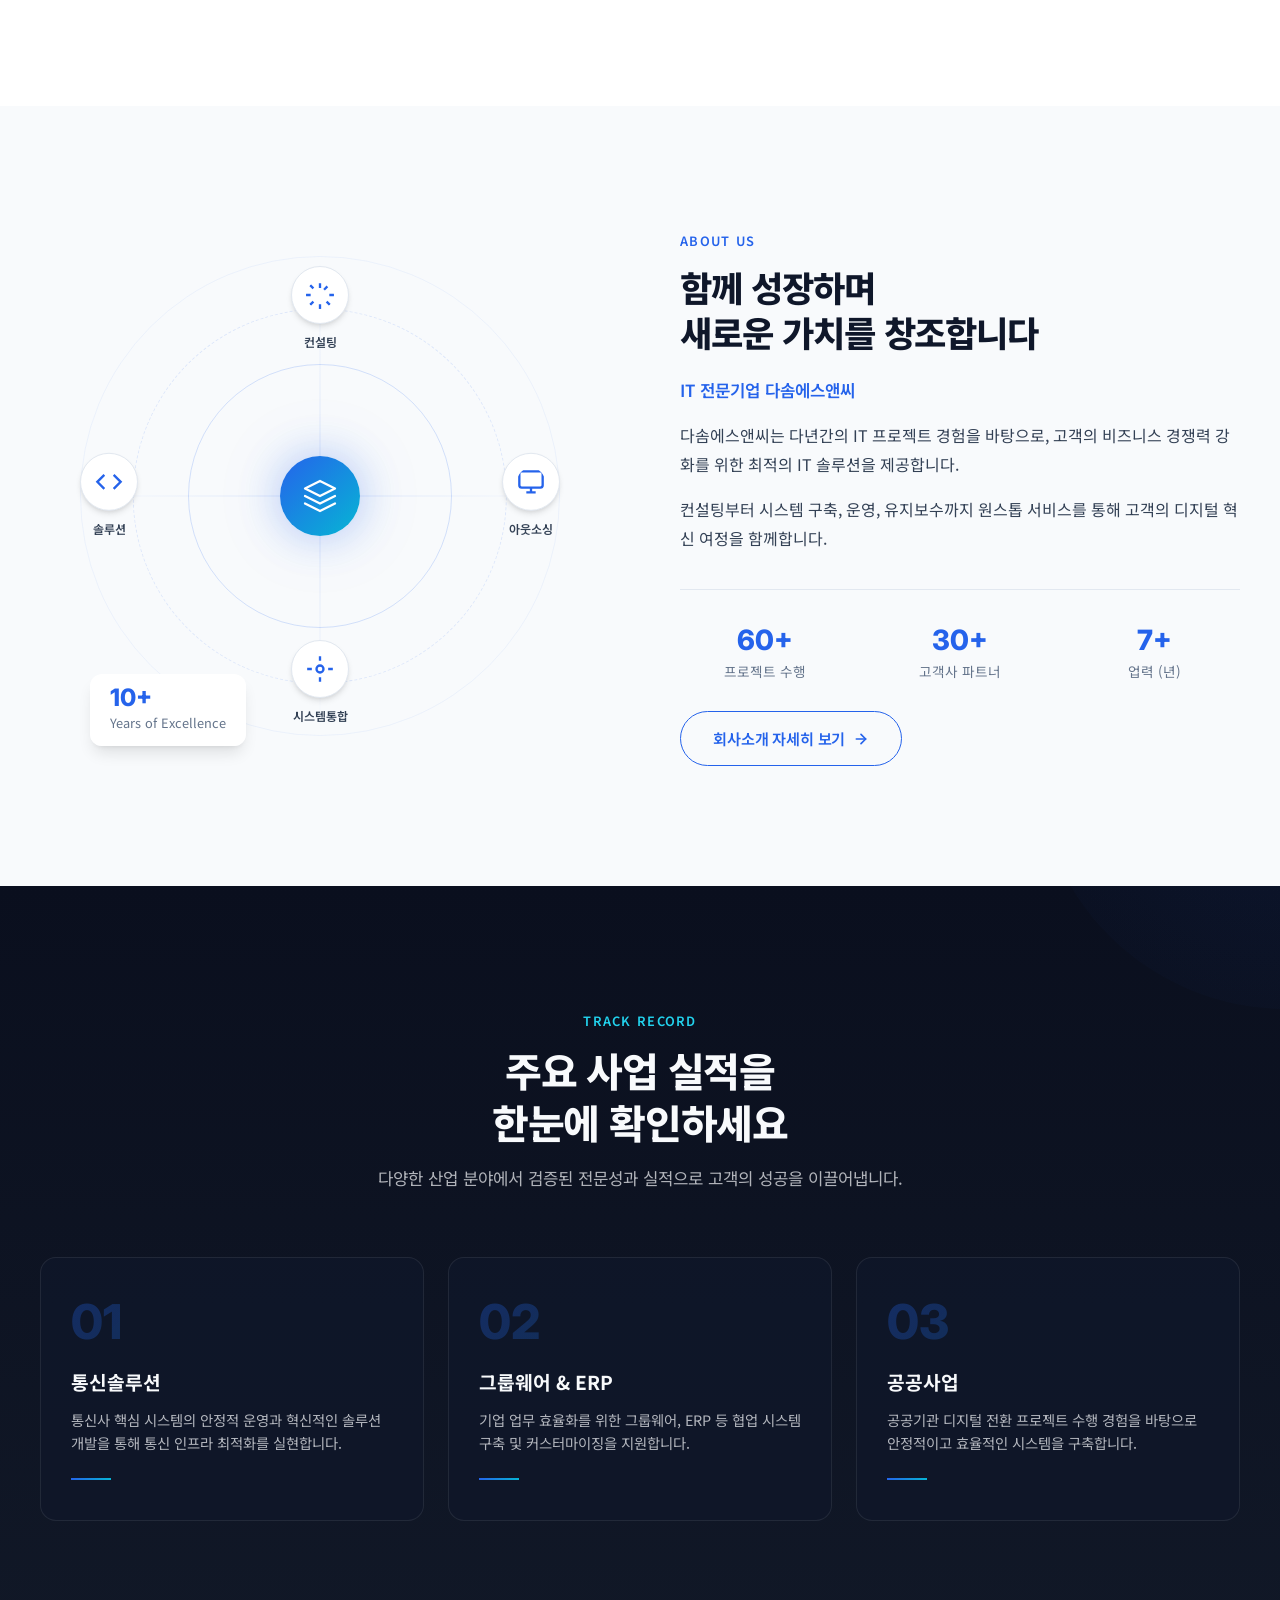
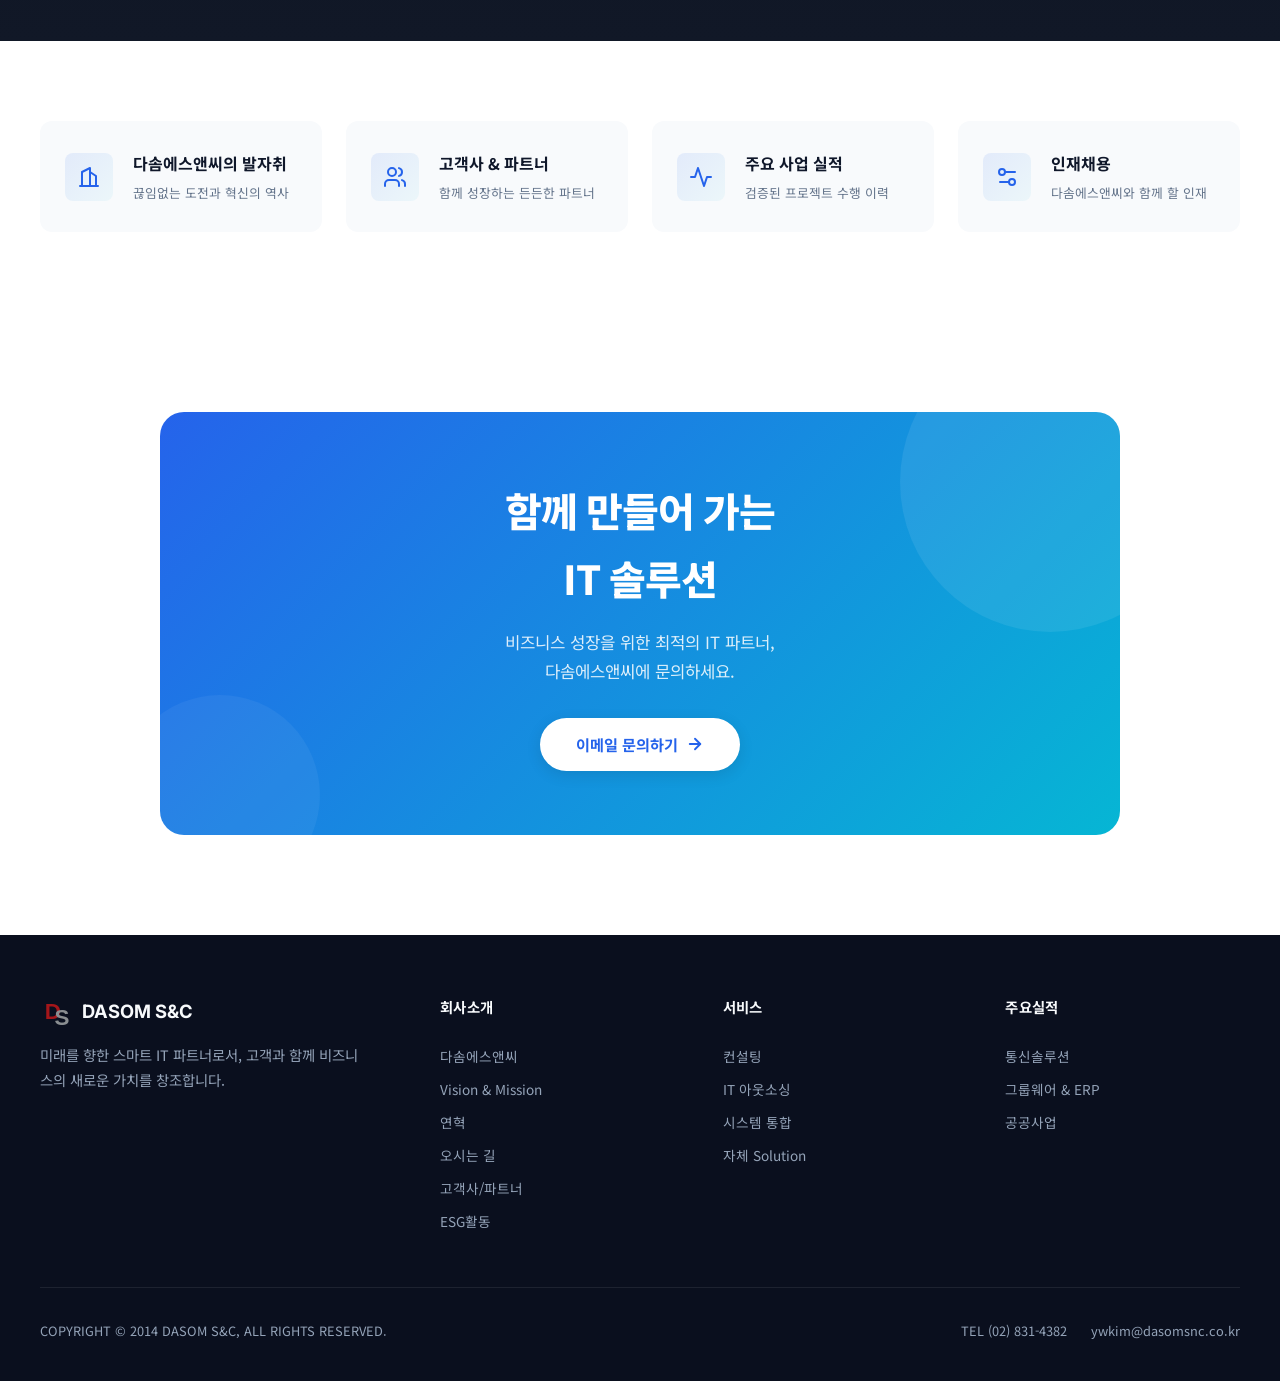
==== commit 047bcb17: "222" ====
--- a/index.html
+++ b/index.html
@@ -18,17 +18,7 @@
     <!-- Stylesheet -->
     <link rel="stylesheet" href="css/style.css">
 
-    <!-- Mobile Redirect -->
-    <script>
-        (function() {
-            var isMobile = /Android|webOS|iPhone|iPad|iPod|BlackBerry|IEMobile|Opera Mini/i.test(navigator.userAgent);
-            if (isMobile && window.location.pathname.indexOf('/mobile/') === -1) {
-                // 모바일 접속 시 모바일 페이지로 이동
-                // 기존 모바일 페이지 URL로 리다이렉트 (필요 시 변경)
-                window.location.href = '/mobile/index.html';
-            }
-        })();
-    </script>
+
 </head>
 <body>
 
